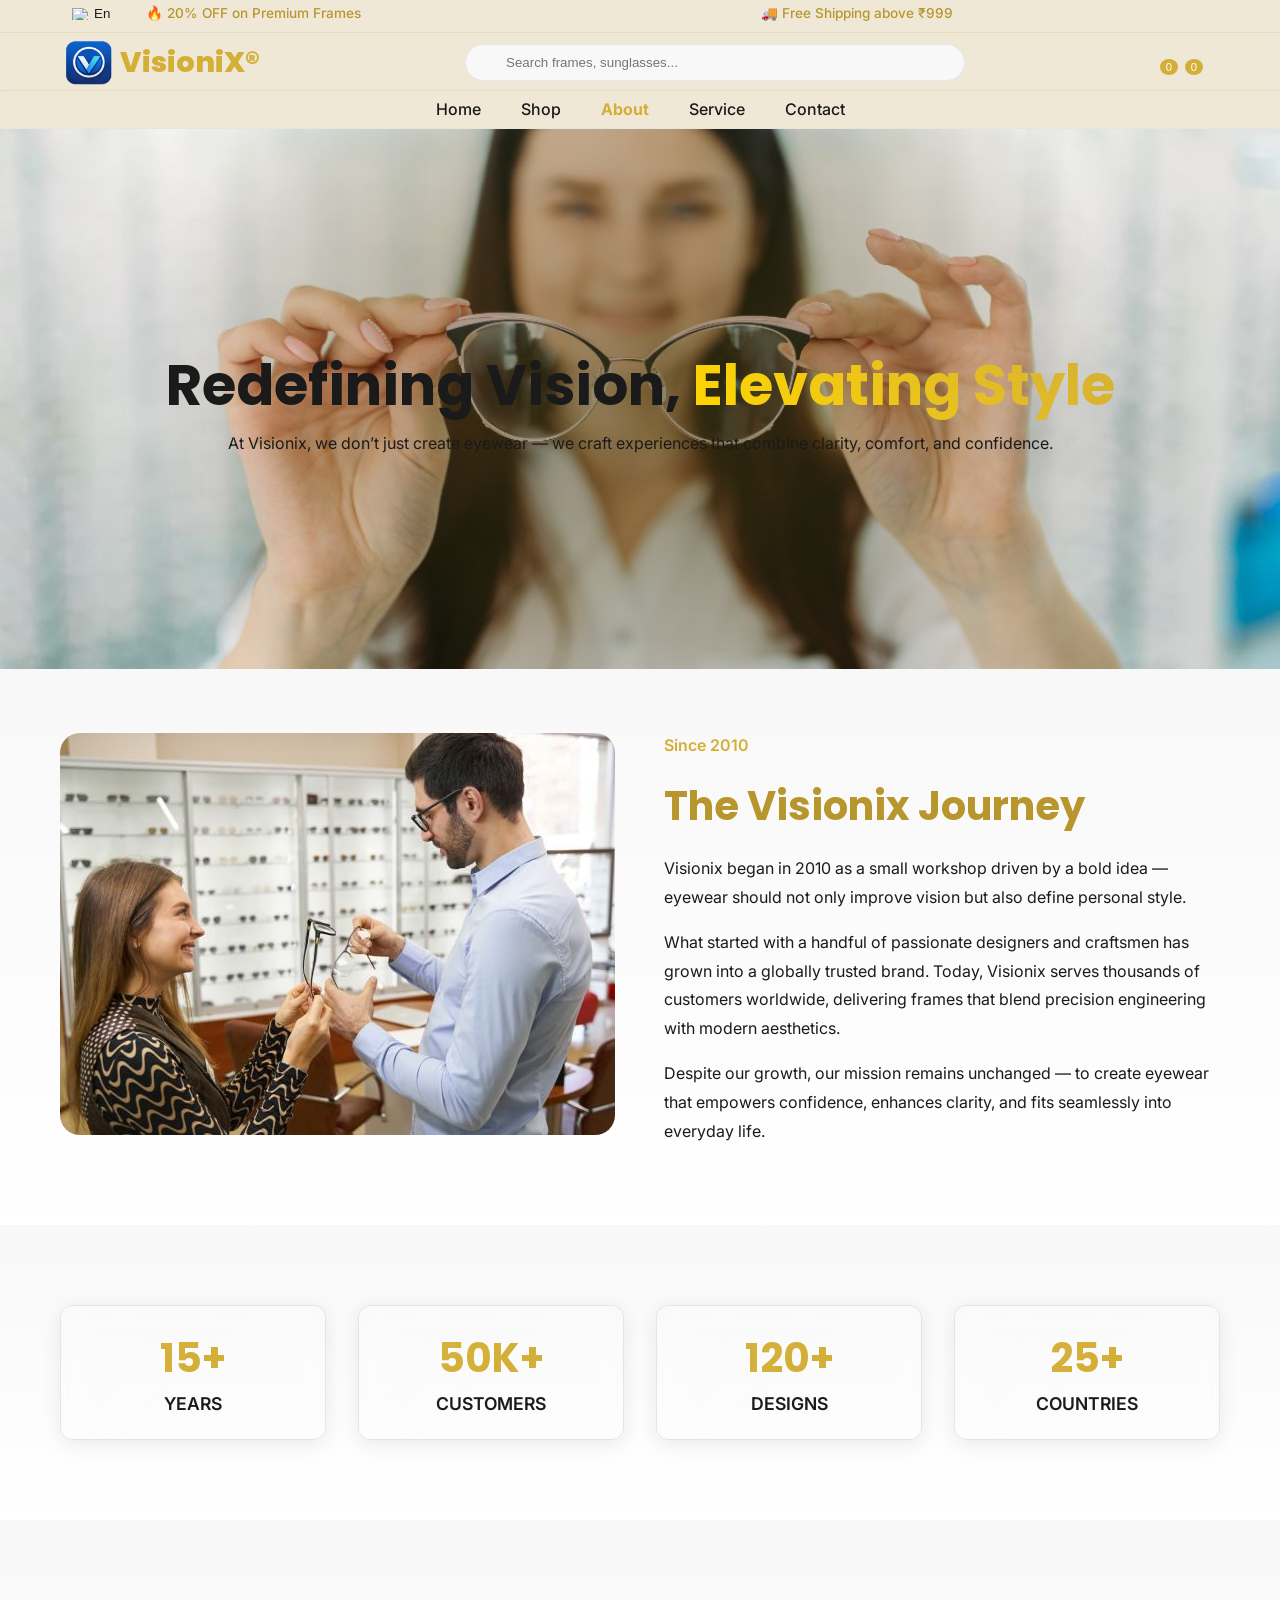
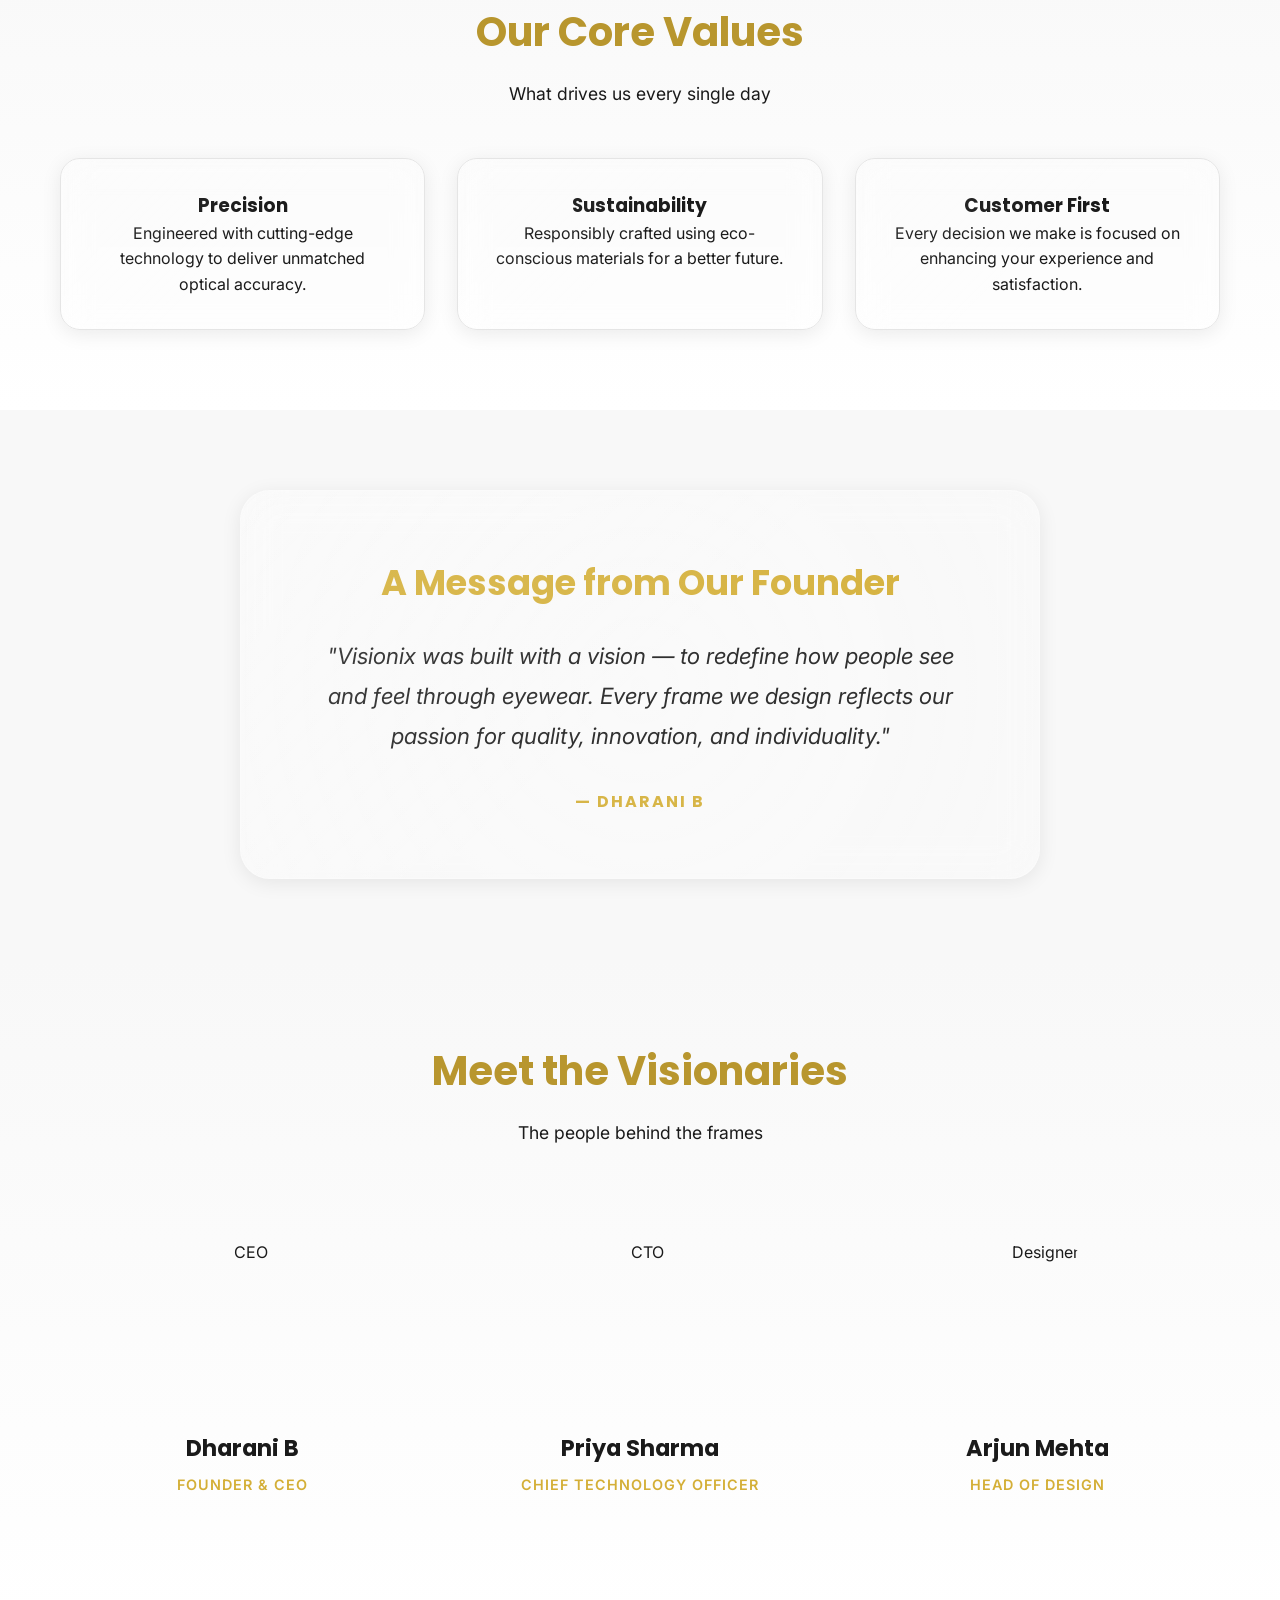
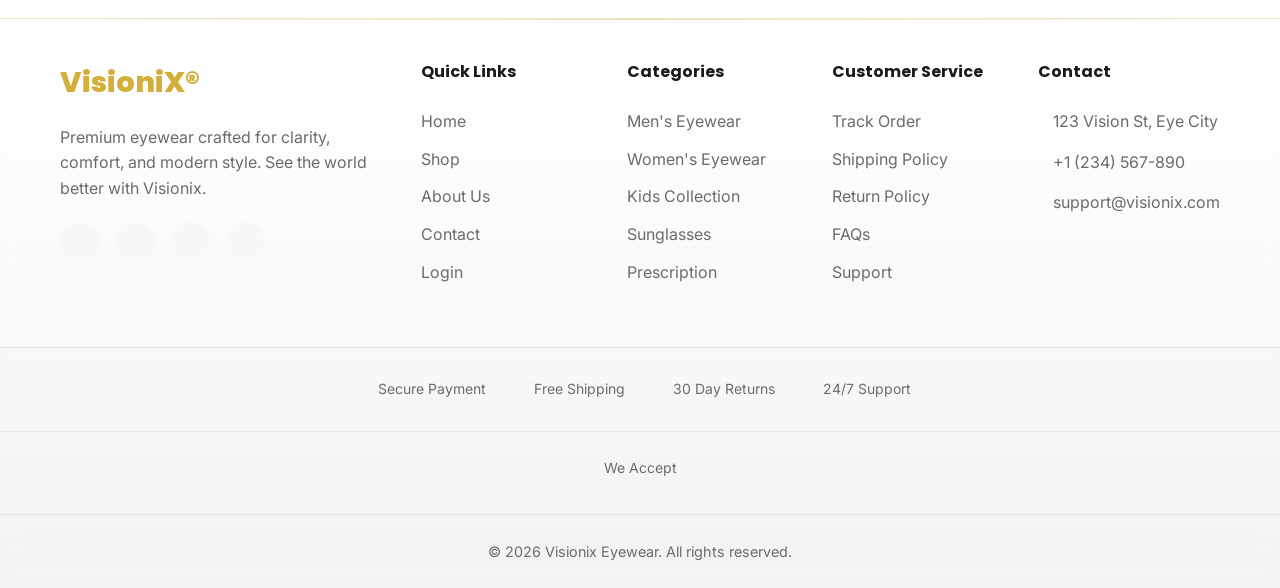
==== about.html @ 7644c204 "Project Added" ====
<!DOCTYPE html>
<html lang="en">

<head>
    <meta charset="UTF-8">
    <meta name="viewport" content="width=device-width, initial-scale=1.0">
    <title>About Us | Visionix Eyewear</title>

    <link rel="stylesheet" href="/styles/style.css">
    <link rel="stylesheet" href="/styles/home.css">
    <link rel="stylesheet" href="/styles/about.css">
    <link href="https://fonts.googleapis.com/css2?family=Poppins:wght@400;500;600;700&display=swap" rel="stylesheet">

    <link rel="preconnect" href="https://fonts.googleapis.com">
    <link rel="preconnect" href="https://fonts.gstatic.com" crossorigin>
    <link
        href="https://fonts.googleapis.com/css2?family=Inter:ital,opsz,wght@0,14..32,100..900;1,14..32,100..900&display=swap"
        rel="stylesheet">

    <link rel="stylesheet" href="https://cdn.jsdelivr.net/npm/swiper@12/swiper-bundle.min.css" />
    <link rel="stylesheet" href="https://cdnjs.cloudflare.com/ajax/libs/font-awesome/7.0.1/css/all.min.css"
        integrity="sha512-2SwdPD6INVrV/lHTZbO2nodKhrnDdJK9/kg2XD1r9uGqPo1cUbujc+IYdlYdEErWNu69gVcYgdxlmVmzTWnetw=="
        crossorigin="anonymous" referrerpolicy="no-referrer" />
</head>

<body>
    <div id="navbar" class="navbar-sticky"></div>


    <!-- About Hero -->
    <section class="about-hero">
        <div class="container">
            <div class="about-hero-content ">
                <h1>Redefining Vision, <span>Elevating Style</span></h1>
                <p>
                    At Visionix, we don’t just create eyewear — we craft experiences that combine
                    clarity, comfort, and confidence.
                </p>
            </div>
        </div>
    </section>

    <!-- Our Story -->
    <section class="our-story section">
        <div class="container grid-2">
            <div class="story-image">
                <img src="./images/heloo.jpg" alt="Craftsmanship" referrerPolicy="no-referrer">
            </div>
            <div class="story-text">
                <span class="subtitle">Since 2010</span>
                <h2>The Visionix Journey</h2>

                <p>
                    Visionix began in 2010 as a small workshop driven by a bold idea — eyewear
                    should not only improve vision but also define personal style.
                </p>

                <p>
                    What started with a handful of passionate designers and craftsmen has grown
                    into a globally trusted brand. Today, Visionix serves thousands of customers
                    worldwide, delivering frames that blend precision engineering with modern
                    aesthetics.
                </p>

                <p>
                    Despite our growth, our mission remains unchanged — to create eyewear that
                    empowers confidence, enhances clarity, and fits seamlessly into everyday life.
                </p>
            </div>
        </div>
    </section>

    <section class="status section">
        <div class="container status-grid">
            <div class="stat glass-ui">
                <h2>15+</h2>
                <p>Years</p>
            </div>
            <div class="stat glass-ui">
                <h2>50K+</h2>
                <p>Customers</p>
            </div>
            <div class="stat glass-ui">
                <h2>120+</h2>
                <p>Designs</p>
            </div>
            <div class="stat glass-ui">
                <h2>25+</h2>
                <p>Countries</p>
            </div>
        </div>
    </section>

    <!-- Values -->
    <section class="values section">
        <div class="container">
            <div class="section-header">
                <h2>Our Core Values</h2>
                <p>What drives us every single day</p>
            </div>
            <div class="values-grid">
                <div class="value-card glass-ui">
                    <i class="fas fa-microscope"></i>
                    <h3>Precision</h3>
                    <p>Engineered with cutting-edge technology to deliver unmatched optical accuracy.</p>
                </div>
                <div class="value-card glass-ui">
                    <i class="fas fa-leaf"></i>
                    <h3>Sustainability</h3>
                    <p>Responsibly crafted using eco-conscious materials for a better future.</p>
                </div>
                <div class="value-card glass-ui">
                    <i class="fas fa-heart"></i>
                    <h3>Customer First</h3>
                    <p>Every decision we make is focused on enhancing your experience and satisfaction.</p>
                </div>
            </div>
        </div>
    </section>

    <section class="founder section">
        <div class="container">
            <div class="glass-ui founder-box">
                <h2>A Message from Our Founder</h2>
                <p>
                    "Visionix was built with a vision — to redefine how people see and feel
                    through eyewear. Every frame we design reflects our passion for quality,
                    innovation, and individuality."
                </p>
                <h4>— Dharani B</h4>
            </div>
        </div>
    </section>

    <!-- Team -->
    <section class="team section">
        <div class="container">
            <div class="section-header">
                <h2>Meet the Visionaries</h2>
                <p>The people behind the frames</p>
            </div>
            <div class="team-grid">

                <div class="team-card">

                    <div class="image-wrapper">

                        <img src="https://i.pravatar.cc/300?u=ceo10" alt="CEO" referrerPolicy="no-referrer">

                        <div class="team-socials">
                            
                            <a href="#"><i class="fab fa-linkedin"></i></a>
                            <a href="#"><i class="fab fa-twitter"></i></a>
                            <a href="#"><i class="fas fa-envelope"></i></a>
                        </div>
                    </div>

                    <h3>Dharani B</h3>
                    <span>Founder & CEO</span>
                </div>

                <div class="team-card">
                    <div class="image-wrapper">
                        <img src="https://i.pravatar.cc/300?u=cto8" alt="CTO" referrerPolicy="no-referrer">
                        <div class="team-socials">
                            <a href="#"><i class="fab fa-linkedin"></i></a>
                            <a href="#"><i class="fab fa-twitter"></i></a>
                            <a href="#"><i class="fas fa-envelope"></i></a>
                        </div>
                    </div>

                    <h3>Priya Sharma</h3>
                    <span>Chief Technology Officer</span>
                </div>

                <div class="team-card">
                    <div class="image-wrapper">
                        <img src="https://i.pravatar.cc/300?u=design13" alt="Designer" referrerPolicy="no-referrer">
                        <div class="team-socials">
                            <a href="#"><i class="fab fa-linkedin"></i></a>
                            <a href="#"><i class="fab fa-twitter"></i></a>
                            <a href="#"><i class="fas fa-envelope"></i></a>
                        </div>
                    </div>

                    <h3>Arjun Mehta</h3>
                    <span>Head of Design</span>
                </div>
            </div>
        </div>
    </section>

    <!-- Footer -->
    <footer class="footer">

        <div class="container footer-grid">

            <!-- Brand -->
            <div class="footer-brand">
                <a href="index.html" class="logo"> VisioniX<span>&reg;</span></a>

                <p>
                    Premium eyewear crafted for clarity, comfort, and modern style.
                    See the world better with Visionix.
                </p>

                <div class="social-links">
                    <a href="#" title="Facebook"><i class="fab fa-facebook-f"></i></a>
                    <a href="#" title="Instagram"><i class="fab fa-instagram"></i></a>
                    <a href="#" title="Twitter"><i class="fab fa-twitter"></i></a>
                    <a href="#" title="LinkedIn"><i class="fab fa-linkedin-in"></i></a>
                </div>

            </div>


            <!-- Quick Links -->
            <div class="footer-links">
                <h4>Quick Links</h4>
                <ul>
                    <li><a href="index.html">Home</a></li>
                    <li><a href="shop.html">Shop</a></li>
                    <li><a href="about.html">About Us</a></li>
                    <li><a href="contact.html">Contact</a></li>
                    <li><a href="login.html">Login</a></li>
                </ul>
            </div>


            <!-- Categories -->
            <div class="footer-links">
                <h4>Categories</h4>
                <ul>
                    <li><a href="shop.html?cat=men">Men's Eyewear</a></li>
                    <li><a href="shop.html?cat=women">Women's Eyewear</a></li>
                    <li><a href="shop.html?cat=kids">Kids Collection</a></li>
                    <li><a href="shop.html?cat=sunglasses">Sunglasses</a></li>
                    <li><a href="shop.html?cat=prescription">Prescription</a></li>
                </ul>
            </div>


            <!-- Customer Service -->
            <div class="footer-links">
                <h4>Customer Service</h4>
                <ul>
                    <li><a href="#">Track Order</a></li>
                    <li><a href="service.html">Shipping Policy</a></li>
                    <li><a href="service.html">Return Policy</a></li>
                    <li><a href="#">FAQs</a></li>
                    <li><a href="service.html">Support</a></li>
                </ul>
            </div>


            <!-- Contact -->
            <div class="footer-contact">
                <h4>Contact</h4>

                <ul>
                    <li><i class="fas fa-map-marker-alt"></i> 123 Vision St, Eye City</li>
                    <li><i class="fas fa-phone"></i> <a href="tel:+1234567890">+1 (234) 567-890</a></li>
                    <li><i class="fas fa-envelope"></i> <a href="mailto:support@visionix.com">support@visionix.com</a>
                    </li>
                </ul>

            </div>

        </div>

        <!-- Trust Badges -->
        <div class="trust-badges">

            <div class="badge-item">
                <i class="fa-solid fa-shield-halved"></i>
                <span>Secure Payment</span>
            </div>

            <div class="badge-item">
                <i class="fa-solid fa-truck-fast"></i>
                <span>Free Shipping</span>
            </div>

            <div class="badge-item">
                <i class="fa-solid fa-rotate-left"></i>
                <span>30 Day Returns</span>
            </div>

            <div class="badge-item">
                <i class="fa-solid fa-headset"></i>
                <span>24/7 Support</span>
            </div>

        </div>



        <!-- Payment Icons -->
        <div class="payment-icons">

            <span>We Accept</span>

            <div class="payment-list">

                <i class="fa-brands fa-cc-visa"></i>
                <i class="fa-brands fa-cc-mastercard"></i>
                <i class="fa-brands fa-cc-paypal"></i>
                <i class="fa-brands fa-cc-apple-pay"></i>
                <i class="fa-brands fa-cc-amazon-pay"></i>

            </div>

        </div>



        <!-- Copyright -->
        <div class="footer-bottom">
            <div class="container">
                <p>© 2026 Visionix Eyewear. All rights reserved.</p>
            </div>
        </div>

    </footer>




    <script src="/scripts/navfooter.js"></script>
    <script src="/scripts/auth.js"></script>

    <script src="https://cdn.jsdelivr.net/npm/swiper@12/swiper-bundle.min.js"></script>
    <script src="./scripts/home.js"></script>

    <script src="https://cdnjs.cloudflare.com/ajax/libs/gsap/3.12.5/gsap.min.js"></script>
    <script src="https://cdnjs.cloudflare.com/ajax/libs/gsap/3.12.5/ScrollTrigger.min.js"></script>

    <script src="./scripts/about.js"></script>

</body>

</html>
---- styles/style.css ----
:root {
    --primary: #D4AF37;
    --primary-hover: #B8962E;
    --accent: #FFD700;

    --bg: #F8F8F8;  
    --card: #FFFFFF;
    --dark-bg: #111111;

    --text: #1A1A1A;
    --text-muted: #6B6B6B;

    --border: #E5E5E5;
    --white: #FFFFFF;

    --shadow: 0 4px 20px rgba(0, 0, 0, 0.08);
    --transition: all 0.3s ease;
}

.dark {
    --primary: #D4AF37;
    --primary-hover: #B8860B;
    --accent: #FFD700;

    --bg: #000000;
    --card: #121212;
    --dark-bg: #000000;

    --text: #FFFFFF;
    --text-muted: #A0A0A0;

    --border: #2A2A2A;
    --white: #FFFFFF;

    --shadow: 0 4px 20px rgba(0, 0, 0, 0.6);
}

* {
    margin: 0;
    padding: 0;
    box-sizing: border-box;
}

body {
    font-family: 'Inter', sans-serif;
    background-color: var(--bg);
    color: var(--text);
    line-height: 1.6;
    transition: var(--transition);
}

h1,
h2,
h3,
h4,
h5,
h6 {
    font-family: 'Poppins', sans-serif;
    font-weight: 700;
    color: var(--text);
}

a {
    text-decoration: none;
    color: inherit;
    transition: var(--transition);
}

ul {
    list-style: none;
}

img {
    max-width: 100%;
    display: block;
}

.hrs {
    border-top: 1px solid var(--primary);
    opacity: 0.2;
    margin: 5px auto;
}

.container {
    max-width: 1200px;
    margin: 0 auto;
    padding: 0 20px;
}

.section {
    padding: 80px 0;
}

.section-header {
    text-align: center;
    margin-bottom: 50px;
}

.section-header h2 {
    font-size: 2.5rem;
    margin-bottom: 10px;
}

.section-header p {
    color: var(--text-muted);
}

.section-header a {
    color: var(--primary-hover);
    transition: var(--transition);
    display: flex;
    justify-content: center;
    align-items: center;
    gap: 10px;
}

.section-header a i {
    font-size: 1.4rem;
    transition: var(--transition);
}

.section-header a:hover {
    transform: translateY(-3px);
    color: var(--accent);
}

.navbuttom {
    padding: 0 10vw 5px;
    display: flex;
    justify-content: center;


}


#language {
    border: 1px solid var(--border);
    padding: 6px 10px;
    border-radius: 6px;
    background: var(--bg);
    color: var(--text);
}


/* Navbar */
.navbar {
    width: 100%;
    background-color: transparent;
    height: auto;
    display: flex;
    flex-direction: column;
    align-items: center;
    transition: var(--transition);
}

.navbar-sticky {
    position: -webkit-sticky;
    position: sticky;
    top: 0;
    z-index: 1000;
    width: 100%;
    backdrop-filter: blur(12px);
    -webkit-backdrop-filter: blur(12px);
    background-color: rgba(184, 135, 11, 0.137);
    border-bottom: 1px solid var(--border);
    transition: var(--transition);

}

.dropdown-content,
.lang-menu {
    background-color: rgba(255, 255, 255, 0.9) !important;
    backdrop-filter: blur(10px);
    -webkit-backdrop-filter: blur(10px);
}

.dark .dropdown-content,
.dark .lang-menu {
    background-color: rgba(18, 18, 18, 0.9) !important;
}



.nav-container {
    display: flex;
    justify-content: space-between;
    align-items: center;
    width: 100%;
    gap: 20px
}


/* Offer ticker */

.offer-bar {
    flex: 1;
    overflow: hidden;
    white-space: nowrap;
    font-size: 0.85rem;
    color: var(--primary-hover);
    position: relative;
}

.offer-track {
    display: flex;
    gap: 200px;
    animation: navbarTicker 38s linear infinite;
}

.offer-track span {
    margin-right: 200px;
    font-weight: 500;
    align-items: center;
}

/* animation */

@keyframes navbarTicker {

    0% {
        transform: translateX(0);
    }

    100% {
        transform: translateX(-200%);
    }

}

.offer-bar:hover .offer-track {
    animation-play-state: paused;
}

@media (max-width:768px) {

    .offer-bar {
        display: none;
    }

}


.logo {
    font-size: 1.8rem;
    font-weight: 800;
    font-family: 'Poppins', sans-serif;
    color: var(--primary);
    display: flex;
    align-items: center;

}

.logo img {
    width: 60px;
}

.logo span {
    color: var(--primary);
}

.nav-links {
    display: flex;
    gap: 40px;
}

.nav-links a {
    font-weight: 500;
    color: var(--text);
    position: relative;
}

.nav-links a::after {
    content: "";
    position: absolute;
    left: 0;
    bottom: -5px;
    width: 0%;
    height: 2px;
    background: var(--primary);
    transition: 0.3s;
}

.nav-links a:hover::after {
    width: 100%;
}

.nav-links a:hover,
.nav-links a.active {
    color: var(--primary);
}

.nav-links a.active {
    font-weight: bolder !important;
}

.nav-search {
    position: relative;
    width: 100%;
    max-width: 500px;
}

.nav-search input {
    width: 100%;
    padding: 10px 15px 10px 40px;
    border-radius: 50px;
    border: 1px solid var(--border);
    background-color: var(--bg);
    color: var(--text);
    outline: none;
}

.nav-search i {
    position: absolute;
    left: 15px;
    top: 50%;
    transform: translateY(-50%);
    color: var(--text-muted);
}

.nav-actions {
    display: flex;
    align-items: center;
    gap: 25px;
}

.mobile-menu-btn {
    display: none;
    border: none;
    background: transparent;
    color: var(--text);
    font-size: 1.2rem;
}

.nav-btn {
    background: none;
    border: none;
    font-size: 1.2rem;
    color: var(--text);
    cursor: pointer;
    position: relative;
    transition: var(--transition);
}

.nav-btn:hover {
    color: var(--primary);
}

.badge {
    position: absolute;
    top: -8px;
    right: -8px;
    background-color: var(--primary);
    color: white;
    font-size: 0.7rem;
    padding: 2px 6px;
    border-radius: 50%;
}

/* Language change */
.language-dropdown {
    position: relative;
}

.lang-btn {
    display: flex;
    align-items: center;
    gap: 4px;
    padding: 6px 12px;

    border: none;

    background: transparent;
    color: var(--text);
    border-radius: 6px;
    cursor: pointer;
}

.lang-btn img {
    width: 18px;
    height: 12px;
}

.lang-menu {
    position: absolute;
    top: 30px;
    left: 0;
    background: transparent;
    backdrop-filter: blur(5px);
    border: 1px solid var(--border);
    border-radius: 8px;
    width: 100px;
    display: none;
    box-shadow: var(--shadow);
    z-index: 1000;
}

.lang-menu li {
    padding: 8px 12px;
    display: flex;
    align-items: center;
    gap: 10px;
    cursor: pointer;
}

.lang-menu li img {
    width: 18px;
}

.lang-menu li:hover {
    background: var(--bg);
}

.lang-menu.show {
    display: block;
}



/* Dropdowns */
.dropdown {
    position: relative;
}

.dropdown-content {
    position: absolute;
    top: 50px;
    right: 0;
    background-color: var(--card);
    min-width: 250px;
    box-shadow: var(--shadow);
    border-radius: 12px;
    padding: 15px;
    display: none;
    z-index: 1001;
    border: 1px solid var(--border);
}

.dropdown-content.show {
    display: block;
}

.cart-dropdown {
    width: 320px;
}

.empty-msg {
    text-align: center;
    color: var(--text-muted);
    padding: 20px 0;
}

/* Buttons */
.btn {
    display: inline-block;
    padding: 12px 28px;
    border-radius: 8px;
    font-weight: 600;
    cursor: pointer;
    transition: var(--transition);
    border: none;
    text-align: center;
}

.btn-primary {
    background-color: var(--primary);
    color: white;
}

.btn-primary:hover {
    background-color: var(--primary-hover);
}

.btn-accent {
    background-color: var(--accent);
    color: white;
}

.btn-outline {
    background-color: transparent;
    border: 2px solid var(--primary);
    color: var(--primary);
}

.btn-outline:hover {
    background-color: var(--primary);
    color: white;
}

.btn-block {
    display: block;
    width: 100%;
}

.glass-ui {
    background: rgba(255, 255, 255, 0.4); 
    backdrop-filter: blur(15px);
    -webkit-backdrop-filter: blur(15px);
    
    border: 1px solid var(--border);
    box-shadow: var(--shadow);
    
    border-radius: 20px;
    position: relative;
    overflow: hidden;
    transition: border 0.3s ease, background 0.3s ease;
}

.dark .glass-ui {
    background: rgba(18, 18, 18, 0.5);
    border: 1px solid rgba(255, 255, 255, 0.1); 
}

.glass-ui:hover {
    background: rgba(255, 255, 255, 0.5);
    border-color: var(--primary); 
}

.dark .glass-ui:hover {
    background: rgba(212, 175, 55, 0.05);
    border-color: var(--primary);
}

.glass-ui::after {
    content: "";
    position: absolute;
    top: 0;
    left: 0;
    right: 0;
    height: 100%;
    background: linear-gradient(135deg, rgba(255,255,255,0.1) 0%, transparent 50%);
    pointer-events: none;
}

/* Footer */
.footer {
    background: linear-gradient(180deg,
            var(--card) 0%,
            rgba(0, 0, 0, 0.02) 100%);

    backdrop-filter: blur(10px);

    border-top: 1px solid rgba(212, 175, 55, 0.2);

    position: relative;
    padding-top: 40px;
}

.footer::before {

    content: "";

    position: absolute;

    top: 0;
    left: 0;

    width: 100%;
    height: 1px;

    background: linear-gradient(90deg,
            transparent,
            var(--primary),
            transparent);

    opacity: .4;

}

.footer-grid {
    display: grid;
    grid-template-columns:2fr repeat(4,1fr);
    gap: 50px;
    margin-bottom: 50px;
}

.footer-brand p {
    margin: 20px 0;
    color: var(--text-muted);
}

.social-links {
    display: flex;
    gap: 15px;
}

.social-links a {
    width: 40px;
    height: 40px;
    background-color: var(--bg);
    border-radius: 50%;
    display: flex;
    align-items: center;
    justify-content: center;
    color: var(--text);
}

.social-links a:hover {
    background-color: var(--primary);
    color: white;
}

.footer-links h4,
.footer-contact h4 {
    margin-bottom: 25px;
}

.footer-links ul li {
    margin-bottom: 12px;
}

.footer-links ul li a {
    color: var(--text-muted);
    transition:all .3s ease;
}

.footer-links ul li a:hover {
    color: var(--primary);
    padding-left: 5px;
}

.footer-contact ul li {
    display: flex;
    gap: 15px;
    margin-bottom: 15px;
    color: var(--text-muted);
    align-items: center;
}

.footer-contact ul li i {
    color: var(--primary);
}

.footer-bottom {
    padding: 25px 0;
    border-top: 1px solid var(--border);
    text-align: center;
    color: var(--text-muted);
    font-size: 0.9rem;
}

/* TRUST BADGES */

.trust-badges {

    display: flex;
    justify-content: center;
    gap: 40px;

    padding: 30px 0;

    border-top: 1px solid var(--border);
    border-bottom: 1px solid var(--border);

    margin-top: 30px;

    flex-wrap: wrap;

}

.badge-item {

    display: flex;
    align-items: center;
    gap: 8px;

    color: var(--text-muted);

    font-size: 14px;

}

.badge-item i {

    color: var(--primary);
    font-size: 18px;

}



/* PAYMENT ICONS */

.payment-icons {

    text-align: center;

    padding: 25px 0;

}

.payment-icons span {

    display: block;

    margin-bottom: 10px;

    color: var(--text-muted);

    font-size: 14px;

}

.payment-list {

    display: flex;

    justify-content: center;

    gap: 20px;

    font-size: 32px;

    color: var(--text-muted);

}

.payment-list i{

transition:all .3s ease;

}

.payment-list i:hover{

color:var(--primary);

transform:translateY(-4px) scale(1.05);

text-shadow:0 0 10px rgba(212,175,55,0.4);

}

/* Cart & Wishlist Mini Items */
.cart-item-mini {
    display: flex;
    align-items: center;
    gap: 15px;
    padding: 10px 0;
    border-bottom: 1px solid var(--border);
}

.cart-item-mini:last-child {
    border-bottom: none;
}

.cart-item-mini img {
    width: 50px;
    height: 50px;
    object-fit: contain;
    background: #1a1a1a;
    border-radius: 8px;
    padding: 5px;
}

.item-info {
    flex: 1;
}

.item-info h4 {
    font-size: 0.9rem;
    margin-bottom: 2px;
}

.item-info p {
    font-size: 0.8rem;
    color: var(--text-muted);
}

.remove-item {
    background: none;
    border: none;
    color: #EF4444;
    cursor: pointer;
    font-size: 0.9rem;
    padding: 5px;
    transition: var(--transition);
}

.remove-item:hover {
    transform: scale(1.2);
}

.cart-footer {
    margin-top: 15px;
    padding-top: 15px;
    border-top: 1px solid var(--border);
}

.cart-total {
    display: flex;
    justify-content: space-between;
    margin-bottom: 15px;
    font-weight: 700;
}

/* Quantity Controls in Cart */
.qty-controls {
    display: flex;
    align-items: center;
    gap: 10px;
    margin-top: 5px;
}

.qty-btn {
    width: 20px;
    height: 20px;
    border-radius: 4px;
    border: 1px solid var(--border);
    background: var(--bg);
    color: var(--accent);
    display: flex;
    align-items: center;
    justify-content: center;
    font-size: 0.7rem;
    cursor: pointer;
}

/* profile controls */
.profile-dropdown {
    gap: 12px;
}

/* Auth Links */

.auth-links {
    display: flex;
    flex-direction: column;
    gap: 12px;
}

.auth-links a {
    display: flex;
    align-items: center;
    gap: 10px;

    padding: 10px 12px;
    border-radius: 8px;

    font-size: 14px;
    color: var(--text);

    transition: var(--transition);
}

.auth-links a:hover {
    background: var(--bg);
    color: var(--primary);
}


/* User Info */

.user-info {
    display: flex;
    align-items: center;
    justify-content: space-between;
    gap: 4px;
    margin-bottom: 6px;
}

.user-info p {
    font-size: 15px;
    font-weight: 600;
}

/* Role Badge */

.badge-role {
    font-size: 11px;
    background: var(--primary);
    color: white;

    padding: 3px 8px;
    border-radius: 20px;
    width: fit-content;
}


/* User Links */

#user-links a {
    display: flex;
    align-items: center;
    gap: 10px;

    padding: 10px 12px;
    border-radius: 8px;

    font-size: 14px;
    color: var(--text);

    transition: var(--transition);
}

#user-links a:hover {
    background: var(--bg);
    color: var(--primary);
}


/* Logout Highlight */

#logout-btn {
    color: #EF4444;
}

#logout-btn:hover {
    background: rgba(239, 68, 68, 0.08);
}


/* Divider */

.profile-dropdown hr {
    border: none;
    border-top: 1px solid var(--border);
}

.dropdown-content {
    animation: dropdownFade 0.25s ease;
}

@keyframes dropdownFade {
    from {
        opacity: 0;
        transform: translateY(8px);
    }

    to {
        opacity: 1;
        transform: translateY(0);
    }
}

/* Modal Styles */
.modal {
    display: none;
    position: fixed;
    z-index: 2000;
    left: 0;
    top: 0;
    inset: 0;
    width: 100%;
    height: 100%;
    background: rgba(0, 0, 0, 0.5);
    backdrop-filter: blur(5px);
    justify-content: center;
    align-items: center;
}

.modal.show {
    display: flex;
}

.modal-content {
    background: var(--card);

    padding: 30px;
    border-radius: 20px;
    width: 500px;
    max-width: 90%;
    box-shadow: var(--shadow);
    border: 1px solid var(--border);
    position: relative;
    animation: modalFade 0.25s ease;
}

@keyframes modalFade {

    from {
        opacity: 0;
        transform: translateY(-20px);
    }

    to {
        opacity: 1;
        transform: translateY(0);
    }

}

.close-modal {
    position: absolute;
    top: 20px;
    right: 20px;
    font-size: 1.5rem;
    text-align: left;
    cursor: pointer;
    color: var(--text-muted);
    transition: var(--transition);
}

.close-modal:hover {

    color: #EF4444;
    transform: scale(1.1);

}

/* Modal Title */

.modal-content h3 {

    margin-bottom: 20px;
    font-size: 1.4rem;

}


/* Form Layout */

.modal-content .form-group {

    margin-bottom: 16px;

}

.modal-content label {

    display: block;
    font-weight: 500;
    margin-bottom: 6px;

}

.modal-content input,
.modal-content select {

    width: 100%;
    padding: 10px 12px;

    border-radius: 8px;
    border: 1px solid var(--border);

    background: var(--bg);
    color: var(--text);

}

/* OUT OF STOCK PRODUCT */
.product-img {
    position: relative;
    display: block;
}

.product-card.out-of-stock {
    position: relative;
}

.product-card.out-of-stock img {
    filter: grayscale(100%) brightness(0.7);
}

.product-card.out-of-stock .add-cart-btn {
    background: #777;
    pointer-events: none;
}

.product-card.out-of-stock .product-img::before {
    content: "OUT OF STOCK";
    position: absolute;
    top: 50%;
    left: 50%;
    transform: translate(-50%, -50%);
    color: var(--text);
    backdrop-filter: blur(2px);
    font-size: 18px;
    font-weight: 700;
    letter-spacing: 2px;
    z-index: 10;
}

.product-card.out-of-stock::after {
    content: "";
    position: absolute;
    inset: 0;
    background: rgba(0, 0, 0, 0.25);
    border-radius: 12px;
}

.dark .product-card.out-of-stock::after {
    background: rgba(255, 255, 255, 0.08);
}

.product-card.out-of-stock:hover img {
    filter: grayscale(100%) brightness(0.6);
}

.product-card.out-of-stock {
    pointer-events: auto;
}


/* Mobile */

@media (max-width:600px) {

    .modal-content {
        padding: 24px;
        width: 95%;
    }

}

/* Utility Classes */
.hidden {
    display: none !important;
}

.mt-10 {
    margin-top: 10px;
}

.mt-20 {
    margin-top: 20px;
}

.mt-30 {
    margin-top: 30px;
}

.mt-40 {
    margin-top: 40px;
}

.flex {
    display: flex;
    justify-content: space-between;
    align-items: center;
}

.gap-10 {
    gap: 10px;
}

.gap-20 {
    gap: 20px;
}

/* Responsive */
@media (max-width: 992px) {
    .hero-grid {
        grid-template-columns: 1fr;
        text-align: center;
    }

    .mobile-menu-btn {
        display: none;
    }

    .nav-search {
        width: 50%;
    }

    .hero h1 {
        font-size: 3rem;
    }

    .hero p {
        margin: 0 auto 40px;
    }

    .hero-btns {
        justify-content: center;
    }

    .footer-grid {
        grid-template-columns: 2fr 1fr 1fr;
    }

    .stats-grid {
        grid-template-columns: 1fr 1fr;
    }
}

@media (max-width: 768px) {
    .nav-links {
        display: none;
        position: absolute;
        top: 80px;
        left: 0;
        width: 100%;
        background: var(--card);
        flex-direction: column;
        padding: 20px;
        box-shadow: var(--shadow);
        border-top: 1px solid var(--border);
        gap: 15px;
    }

    .nav-links.active {
        display: flex;
    }

    .nav-search {
        display: none;
    }

    .mobile-menu-btn {
        display: block;
    }

    .banner-content {
        flex-direction: column;
        text-align: center;
    }

    .banner-icon {
        display: none;
    }

    .footer-grid {
        grid-template-columns: 1fr;
    }
}

@media (max-width: 550px) {
    .nav-actions {
        gap: 10px;
    }
}
---- styles/home.css ----
/* Hero Section */
.heroSwiper {
    height: 80vh;
}

.hero-slide {
    height: 100%;
    padding: 20px 0;
    background-size: cover;
    background-position: center;
    display: flex;
    align-items: center;
    position: relative;
}

.hero-bg-1 {
    background-image: url("https://images.unsplash.com/photo-1572635196237-14b3f281503f?auto=format&fit=crop&q=80&w=1600");
}

.hero-bg-2 {
    background-image: url("https://images.unsplash.com/photo-1511499767150-a48a237f0083?auto=format&fit=crop&q=80&w=1600");
}

.hero-bg-3 {
    background-image: url(../images/hero2.jpg);
}

/* overlay */

.hero-slide::before {
    content: "";
    position: absolute;
    inset: 0;
    background: linear-gradient(
        90deg,
        rgba(0, 0, 0, 0.75) 0%,
        rgba(0, 0, 0, 0.4) 40%,
        rgba(0, 0, 0, 0.1) 100%
    );
    z-index:1;
    pointer-events:none;
    
}



.hero-subtitle {

    font-weight: 600;
    text-transform: uppercase;
    letter-spacing: 2px;
    display: block;
    margin-bottom: 20px;
    font-size: 0.9rem;
    color: var(--accent);
}

.hero-content {
    position: relative;
    z-index: 2;
    max-width: 550px;
    margin-left: 10%;
    color: white;
}

.hero-content h1 {
    font-size: 3.2rem;
    margin-bottom: 15px;
}

.hero-content span {
    color: var(--primary);
}


.hero-btns {
    margin-top: 20px;
    display: flex;
    gap: 15px;
}

.swiper-button-prev.swiper-color,
.swiper-button-next.swiper-color {
    color: var(--accent) !important;
    opacity: 0.2;
    transition: all 0.4s ease;
}

.swiper-button-prev.swiper-color:hover,
.swiper-button-next.swiper-color:hover {
    opacity: 1;
}

.swiper-pagination {
    opacity: 0.4;
}


/* text animation */

.swiper-slide-active .hero-content {
    animation: fadeUp 1.2s ease;
}

@keyframes fadeUp {

    from {
        opacity: 0;
        transform: translateY(40px);
    }

    to {
        opacity: 1;
        transform: translateY(0);
    }

}

.glass-card {
    background: rgba(20, 20, 20, 0.6);
    backdrop-filter: blur(10px);
    border: 1px solid rgba(212, 175, 55, 0.2);
    border-radius: 24px;
    padding: 20px;
    box-shadow: 0 25px 50px -12px rgba(0, 0, 0, 0.5);
}

.hero-image img {
    border-radius: 16px;
    width: 100%;
}

@media (max-width: 992px) {

    .heroSwiper {
        height: 70vh;
    }

    .hero-slide {
        height: 70vh;
    }

    .hero-content {
        max-width: 450px;
        margin-left: 14%;
        margin-top: 20px;
    }

    .hero-content h1 {
        font-size: 2.4rem;
    }

    .hero-content p {
        font-size: 0.95rem;
    }

    .hero-btns {
        gap: 12px;
        justify-content: left;
    }

}

@media (max-width: 768px) {

    .heroSwiper {
        height: 60vh;
    }

    .hero-slide {
        height: 60vh;
        justify-content: center;
        text-align: center;
    }

    .hero-content {
        margin-left: 0;
        padding: 0 20px;
        max-width: 100%;
    }

    .hero-content h1 {
        font-size: 1.9rem;
        line-height: 1.3;
    }

    .hero-content p {
        font-size: 0.9rem;
    }

    .hero-btns {
        flex-direction: column;
        align-items: center;
        gap: 10px;
    }

    .hero-btns .btn {
        max-width: 200px;
        padding: 6px 14px;
    }

}

@media (max-width: 480px) {

    .heroSwiper {
        height: 45vh;
    }

    .hero-slide {
        background-position: center right;
    }

    .hero-content h1 {
        font-size: 1.3rem;
    }

    .hero-content p {
        font-size: 0.78rem;
        width: 70%;
        margin: 0 auto;
        text-align: center;
    }

    .hero-subtitle {
        font-size: 0.69rem;
    }

    .hero-btns .btn {
        max-width: 200px;
        padding: 4px 10px;
        font-size: 0.89rem;
    }

}

/* service section */

.service-section {
    background: radial-gradient(circle at center,
            rgba(212, 175, 55, 0.39),
            transparent 70%);
    position: relative;
    width: 100%;
    height: auto;
    padding: 30px;
}

.glass-service-grid {
    display: grid;
    grid-template-columns: repeat(4, 1fr);
    gap: 30px;

}

.glassCard {
    background: rgba(255, 255, 255, 0.04);
    border: 1px solid rgba(255, 255, 255, 0.08);
    backdrop-filter: blur(12px);
    padding: 35px 25px;
    text-align: center;
    border-radius: 14px;
    transition: all 0.35s ease;
    position: relative;
    overflow: hidden;
}

.glassCard i {
    font-size: 34px;
    color: var(--primary);
    margin-bottom: 15px;
    transition: all 0.4s ease;
}

.glassCard h3 {
    font-size: 18px;
    margin-bottom: 8px;
}

.glassCard p {
    font-size: 14px;
    color: var(--text-muted);
}

/* floating hover */
.glassCard:hover {
    transform: translateY(-10px) scale(1.02);
    border-color: var(--primary);
    box-shadow: 0 20px 50px rgba(212, 175, 55, 0.25);
}

/* icon glow */
.glassCard:hover i {
    color: var(--accent);
    transform: rotateY(360deg) scale(1.2);
    text-shadow: 0 0 10px rgba(212, 175, 55, 0.7);
}


@media (max-width: 992px) {
    .glass-service-grid {
        grid-template-columns: repeat(3, 1fr);
    }

}

@media (max-width: 768px) {
    .glass-service-grid {
        grid-template-columns: repeat(2, 1fr);
    }
}

@media (max-width: 480px) {
    .glass-service-grid {
        grid-template-columns: 1fr;
    }
}

/* Category Grid */
.category-grid {
    display: grid;
    grid-template-columns: repeat(auto-fit, minmax(200px, 1fr));
    gap: 25px;
}

.category-card {
    position: relative;
    height: 300px;
    border-radius: 16px;
    overflow: hidden;
}

.category-card img {
    width: 100%;
    height: 100%;
    object-fit: cover;
    transition: var(--transition);
}

.category-card:hover img {
    transform:scale(1.12);
    filter:brightness(0.9);
}

.product-card,
.category-card,
.glassCard,
.review-card{
will-change: transform;
}

.category-info {
    position: absolute;
    bottom: 0;
    left: 0;
    width: 100%;
    padding: 30px;
    background: linear-gradient(transparent, rgba(0, 0, 0, 0.7));
    color: white;
}

.category-info h3 {
    color: white;
    font-size: 1.5rem;
}

.category-card::after {
    content: "";
    position: absolute;
    inset: 0;
    background: rgba(212, 175, 55, 0.2);
    opacity: 0;
    transition: 0.3s;
}

.category-card:hover::after {
    opacity: 1;
}

@media (max-width:992px) {

    .category-grid {
        grid-template-columns: repeat(2, 1fr);
    }

}

@media (max-width:768px) {

    .category-grid {
        grid-template-columns: 1fr;
    }

}

@media (max-width:480px) {
    .section-header h2 {
        font-size: 1.9rem;
    }

    .section-header p {
        font-size: small;
    }

    .flex {
        flex-direction: column;
    }


}

/* Product Cards */
.product-grid {
    display: grid;
    grid-template-columns: repeat(auto-fill, minmax(280px, 1fr));
    gap: 30px;
}

.product-card {
    background-color: var(--card);
    border-radius: 16px;
    padding: 20px;
    box-shadow: var(--shadow);
    border: 1px solid var(--border);
    position: relative;
    transition: var(--transition);
}

.product-card:hover {
    transform: translateY(-10px);
    box-shadow: 0 20px 25px -5px rgba(0, 0, 0, 0.1);
}

.product-badge {
    position: absolute;
    top: 10px;
    left: -20px;
    background-color: var(--accent);
    color: white;
    text-align: center;
    padding: 4px 12px;
    border-radius: 50px;
    font-size: 0.8rem;
    font-weight: 600;
    z-index: 1;
    transform: rotate(-45deg);
}

.product-wishlist {
    position: absolute;
    top: 65px;
    right: 25px;
    width: 35px;
    height: 35px;
    border-radius: 50%;
    display: flex;
    align-items: center;
    justify-content: center;
    cursor: pointer;
    z-index: 1;
    color: var(--text-muted);
    opacity: 0.2;
    transition: var(--transition);
}

.product-card:hover .product-wishlist {
    opacity: 1;
}

.product-wishlist.active {
    color: #EF4444;
}

.product-img {
    /* width: 100%; */
    height: 200px;
    display: flex;
    align-items: center;
    justify-content: center;
    margin-bottom: 20px;
    transition: var(--transition);
    overflow: hidden;
    border-radius: 6px;
}

.product-img img {
    width: 100%;
    max-height: 100%;
    object-fit: cover;
    border-radius: 4px;
    transition: var(--transition);
}

.product-card:hover img{
    transform: scale(1.099);
    transform:scale(1.08);
    filter:brightness(1.05);
}

.product-info h3 {
    font-size: 1.2rem;
    margin-bottom: 5px;
}

.product-cat {
    color: var(--text-muted);
    font-size: 0.9rem;
    margin-bottom: 10px;
    display: block;
}

.product-rating {
    color: #FBBF24;
    font-size: 0.9rem;
    margin-bottom: 15px;
}

.product-price-row {
    display: flex;
    justify-content: space-between;
    align-items: center;
}

.price-box {
    display: flex;
    align-items: center;
    gap: 8px;
}

.old-price {
    text-decoration: line-through;
    color: var(--text-muted);
    font-size: 13px;
}

.price {
    font-size: 1.3rem;
    font-weight: 700;
    color: var(--primary);
}

.add-cart-btn {
    background-color: var(--primary);
    color: var(--text);
    width: 40px;
    height: 40px;
    border-radius: 10px;
    display: flex;
    align-items: center;
    justify-content: center;
    cursor: pointer;
    border: none;
    transition: var(--transition);
}

.product-offer {
    position: absolute;
    top: 15px;
    right: 15px;

    background: #EF4444;
    color: white;
    z-index: 3;

    font-size: 11px;
    padding: 4px 8px;
    border-radius: 6px;
}

.lens-badge {
    position: absolute;
    bottom: 104px;
    right: 10px;

    background: var(--primary);
    color: var(--text);

    font-size: 12px;
    font-weight: 500;
    padding: 4px 8px;
    border-radius: 6px;
    cursor: pointer;
}

/* Toast Message */

.toast-msg {
    display: flex;
    align-items: center;
    gap: 8px;

    position: fixed;
    bottom: 30px;
    right: 30px;

    background: var(--card);
    color: var(--text);

    padding: 14px 20px;
    border-radius: 10px;

    border-left: 4px solid var(--primary);

    box-shadow: var(--shadow);

    font-size: 14px;
    font-weight: 500;

    opacity: 0;
    transform: translateY(20px);

    transition: all 0.3s ease;

    z-index: 9999;
}

.toast-msg i {
    margin-right: 8px;
    color: var(--primary);
}

/* show animation */

.toast-msg.show {
    opacity: 1;
    transform: translateY(0);
}

/* Try-on Banner */
.try-on-banner {
    padding: 60px 0;
}

.banner-content {
    background: linear-gradient(135deg, var(--primary) 0%, #8B7500 100%);
    border-radius: 24px;
    padding: 60px;
    display: flex;
    justify-content: space-between;
    align-items: center;
    position: relative;

    overflow: hidden;

    color: white;

    box-shadow: var(--shadow);
}

.banner-content::before {
    content: "";
    position: absolute;
    width: 300px;
    height: 300px;
    background: rgba(255, 255, 255, 0.08);
    border-radius: 50%;
    top: -80px;
    right: -80px;
}

.banner-text h2 {
    color: white;
    font-size: 3rem;
    margin-bottom: 15px;
}

.banner-text p {
    font-size: 1.1rem;
    margin-bottom: 30px;
    max-width: 500px;
}


/* AI badge */

.try-badge {

    display: inline-block;

    background: rgba(255, 255, 255, 0.2);

    padding: 4px 10px;

    border-radius: 20px;

    font-size: 12px;

    margin-bottom: 12px;
}

/* button */

.banner-text .btn {

    font-size: 16px;

    padding: 14px 28px;

    background: var(--bg);

    color: var(--primary);

    font-weight: 600;
}

.banner-text .btn:hover {

    background: var(--accent);

    color: var(--text);
}

/* icon */

.banner-icon {

    font-size: 7rem;

    opacity: 0.15;

    animation: rotateCam 6s linear infinite;

}

/* animation */

@keyframes rotateCam {

    0% {
        transform: rotate(0deg);
    }

    100% {
        transform: rotate(-360deg);
    }

}

@media(max-width:768px) {

    .banner-content {
        flex-direction: column;
        text-align: center;
        gap: 30px;
        padding: 40px;
    }

    .banner-icon {
        font-size: 5rem;
    }

    .banner-text h2 {
        font-size: 2.2rem;
    }

}

/* Reviews */
.review-grid {
    display: grid;
    grid-template-columns: repeat(auto-fit, minmax(300px, 1fr));
    gap: 30px;
}

.review-card {
    background-color: var(--card);
    padding: 30px;
    border-radius: 18px;
    box-shadow: var(--shadow);
    border: 1px solid var(--border);
    position:relative;

    transition:var(--transition);
}

.review-card:hover{

    transform:translateY(-8px);

    box-shadow:0 12px 30px rgba(0,0,0,0.12);

}

.quote-icon{

    position:absolute;

    top:18px;
    right:20px;

    font-size:22px;

    color:var(--primary);

    opacity:0.3;

}

.stars {
    color: #FBBF24;
    font-size:14px;
    margin-bottom: 15px;
}

.review-card p {
    font-style: italic;
    line-height:1.6;

    margin-bottom:20px;

    color:var(--text);
}

.reviewer {
    display: flex;
    align-items: center;
    gap: 15px;
}

.reviewer img {
    width: 50px;
    height: 50px;
    border-radius: 50%;
}

.reviewer h4 {
    font-size: 1rem;
}

.reviewer span {
    font-size: 0.8rem;
    color: var(--text-muted);
    display:flex;

    align-items:center;

    gap:5px;
}


.reviewer span i{

    color:#22C55E;

}

/* Newsletter */
.newsletter-card {
    background-color: var(--card);
    border-radius: 24px;
    padding: 60px;
    text-align: center;
    color: var(--text);
}

.newsletter-card h2 {
    color: var(--text);
    font-size: 2.5rem;
    margin-bottom: 15px;
}

.newsletter-card p {
    margin-bottom: 30px;
    opacity: 0.8;
    color: var(--text-muted);
}

.newsletter-form {
    display: flex;
    max-width: 600px;
    margin: 0 auto;
    gap: 10px;
}

.newsletter-form input {
    flex: 1;
    padding: 15px 25px;
    border-radius: 50px;
    background:var(--bg);
    border:1px solid var(--border);
    color:var(--text);
    font-size: 1rem;
    outline: none;
}
---- styles/about.css ----
.about-hero {
    height: 60vh;
    display: flex;
    align-items: center;
    justify-content: center;
    text-align: center;
    color: var(--text);
    background: url("../images/hero-about.jpg") no-repeat center;
    background-size: cover;
    position: relative;
    z-index: 1;
}

.about-hero::after {
    content: "";
    position: absolute;
    inset: 0;
    z-index: 2;
    background: radial-gradient(circle, rgba(82, 67, 20, 0.575), transparent 70%);
}

.about-hero-content {
    position: relative;
    padding: 3rem;
    border-radius: 20px;
    z-index: 5;
}

.about-hero h1 {
    font-size: 3.5rem;
    color: var();
}

.about-hero span {
    background: linear-gradient(45deg, #FFD700, #D4AF37);
    -webkit-background-clip: text;
    -webkit-text-fill-color: transparent;
}

.our-story{
    padding: 4rem 0;
    overflow: hidden;
}

.grid-2 {
    display: grid;
    grid-template-columns: 1fr 1fr;
    gap: 3rem;
}

.story-image img {
    border-radius: 20px;
    transition: var(--transition);
}

.story-image:hover img {
    transform: scale(1.05);
}

.subtitle {
    color: var(--primary);
    font-weight: 600;
}

.story-text h2 {
    font-size: 2.5rem;
    margin: 1rem 0;
    color: var(--primary-hover);
}

.story-text p {
    line-height: 1.8;
    margin-bottom: 1rem;
    color: var(--text);
}

.status{
    background-color: var(--card);
}

.status-grid {
    display: grid;
    grid-template-columns: repeat(auto-fit, minmax(150px, 1fr));
    text-align: center;
    gap: 2rem;
}

.stat {
    padding: 20px;
    border-radius: 12px;
    background: transparent;
    cursor: pointer;
    transition: background 0.3s ease;
}

.stat:hover {

    background: rgba(212, 175, 55, 0.05);
    box-shadow: var(--shadow);
}

.stat h2 {
    color: var(--primary);
    font-size: 2.5rem;
}
.stat:hover h2 {
    transform: scale(1.1);
    transition: transform 0.3s cubic-bezier(0.175, 0.885, 0.32, 1.275);
}

.stat p {
  font-size: 1.1rem;
  color: var(--text);
  text-transform: uppercase;
  font-weight: 600;
  /* letter-spacing: 1px; */
}

@media (max-width: 600px) {
  .stat:not(:last-child) {
    border-bottom: 1px solid var(--border);
    padding-bottom: 2rem;
  }
}

.section{
    background: linear-gradient(var(--bg), var(--card));
}

.section-header h2 {
    font-size: 2.5rem;
    margin-bottom: 1rem;
    color: var(--primary-hover);
}

.section-header p {
    color: var(--text);
    font-size: 1.1rem;
    margin-bottom: 2rem;
}

.values-grid {
    display: grid;
    grid-template-columns: repeat(auto-fit, minmax(250px, 1fr));
    gap: 2rem;
}

.value-card {
    padding: 2rem;
    border-radius: 20px;
    text-align: center;
    cursor: pointer;
    background-color: transparent;
    transition: box-shadow 0.3s ease background-color 0.3s ease;
}

.value-card:hover {
    background-color: rgba(212, 175, 55, 0.301);
    box-shadow: 0 20px 40px rgba(212, 175, 55, 0.2);
}

.value-card i {
    font-size: 2.5rem;
    color: var(--primary);
    margin-bottom: 1.5rem;
    transition: transform 0.3s ease;
}

.value-card:hover i {
    transform: scale(1.2) rotate(5deg);
}

.founder {
    background: transparent;
}

.founder-box {
    max-width: 800px;
    margin: 0 auto;
    padding: 4rem;
    text-align: center;
    position: relative;
    background: rgba(255, 255, 255, 0.2); 
    backdrop-filter: blur(20px);
    border: 1px solid rgba(255, 255, 255, 0.3);
    border-radius: 30px;
}

.dark .founder-box {
    background: rgba(0, 0, 0, 0.3);
    border: 1px solid rgba(255, 255, 255, 0.1);
}

.founder-box h2 {
    color: var(--primary);
    margin-bottom: 1.5rem;
    font-size: 2.2rem;
}

.founder-box p {
    font-size: 1.4rem;
    line-height: 1.8;
    font-style: italic;
    color: var(--text);
    opacity: 0.9;
}

.founder-box h4 {
    margin-top: 2rem;
    color: var(--primary);
    letter-spacing: 2px;
    text-transform: uppercase;
}

/* The "Reflective Sheen" Effect */
.founder-box::before {
    content: "";
    position: absolute;
    top: -50%;
    left: -50%;
    width: 200%;
    height: 200%;
    background: radial-gradient(circle, rgba(255,255,255,0.1) 0%, transparent 70%);
    pointer-events: none;
}

/* Team Grid */
.team-grid {
    display: grid;
    grid-template-columns: repeat(auto-fit, minmax(250px, 1fr));
    gap: 2rem;
}

.image-wrapper {
    position: relative;
    width: 170px;
    height: 170px;
    margin: 0 auto 1.5rem;
    overflow: hidden;
    border-radius: 50%;
}

.team-socials {
    position: absolute;
    top: 0;
    left: 0;
    width: 100%;
    height: 100%;
    background: rgba(212, 175, 55, 0.308); 
    display: flex;
    align-items: center;
    justify-content: center;
    gap: 15px;
    opacity: 0;
    transition: opacity 0.3s ease;
}

.team-socials a {
    color: white;
    font-size: 1.2rem;
    transform: translateY(20px);
    transition: transform 0.3s ease;
}

.team-card {
    padding: 2.5rem 1.5rem;
    border-radius: 24px;
    text-align: center;
    transition: background 0.4s ease, box-shadow 0.4s ease;
}

.team-card:hover {
    background: rgba(255, 255, 255, 0.03);
    box-shadow: var(--shadow);
}

.team-card img {
    width: 170px;
    height: 170px;
    border-radius: 50%;
    object-fit: cover;
    margin-bottom: 1.5rem;
    border: 3px solid transparent;
    transition: transform 0.5s cubic-bezier(0.175, 0.885, 0.32, 1.275), border-color 0.4s ease;
}

.team-card:hover img {
    transform: scale(1.05);
    border-color: var(--primary);
    box-shadow: 0 0 20px rgba(212, 175, 55, 0.3);
}

.team-card h3 {
    color: var(--text);
    margin-bottom: 0.3rem;
    font-size: 1.4rem;
}

.team-card span {
    color: var(--primary);
    font-weight: 600;
    font-size: 0.9rem;
    text-transform: uppercase;
    letter-spacing: 1px;
}


@media (max-width: 768px) {
    .grid-2 {
        grid-template-columns: 1fr;
    }

    .about-hero h1 {
        font-size: 2.2rem;
    }
}
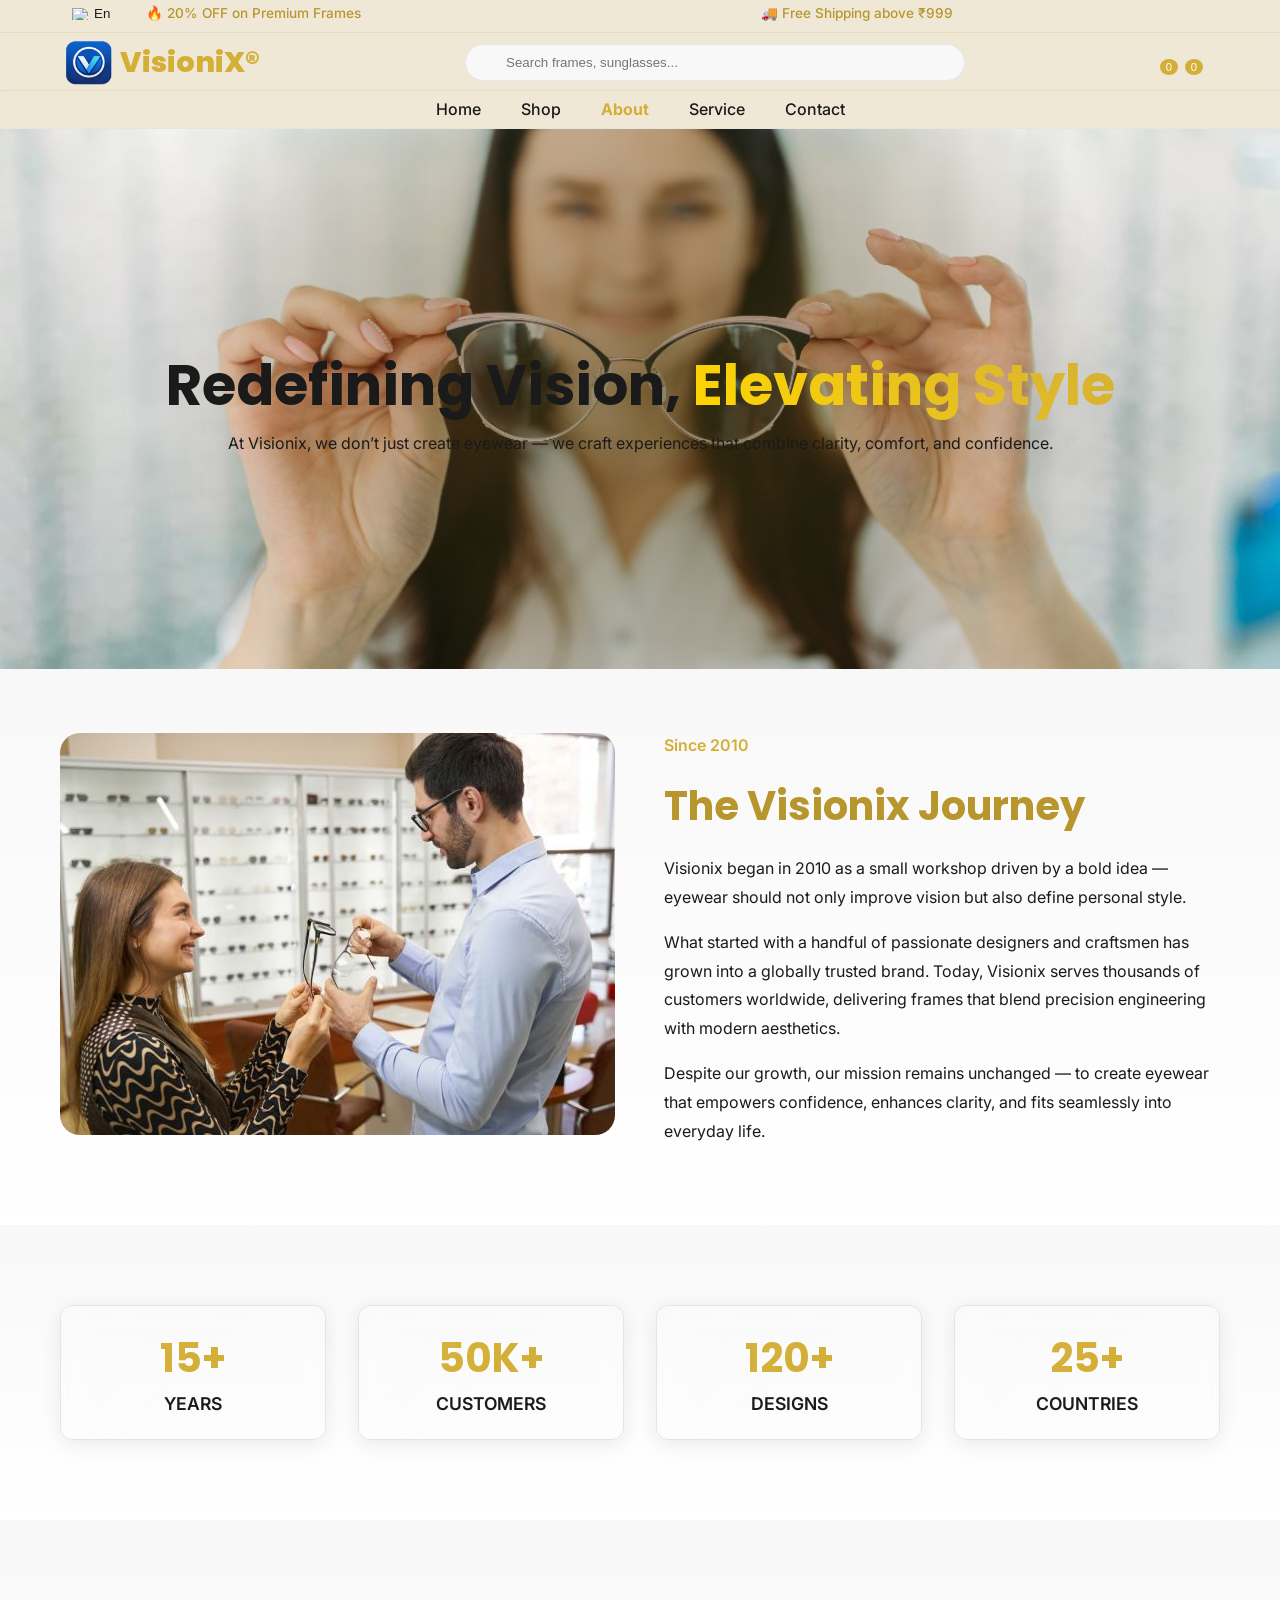
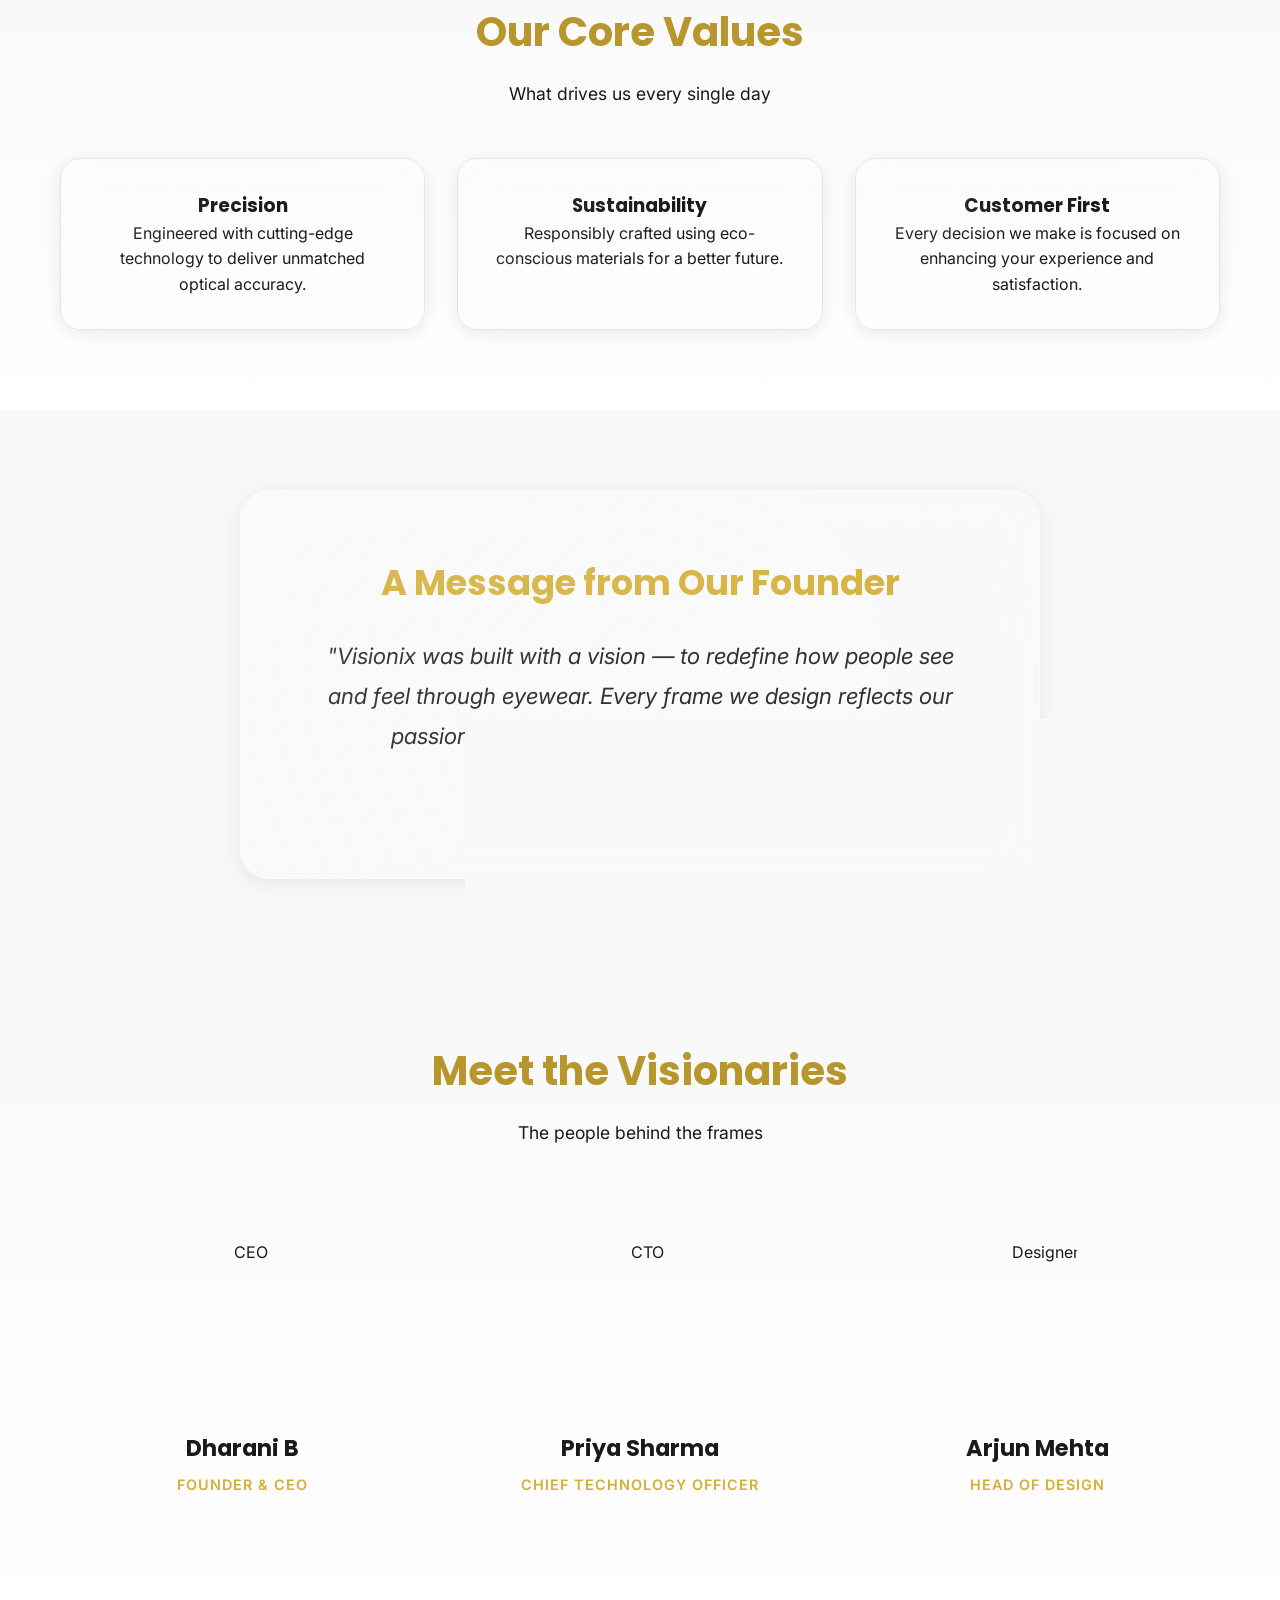
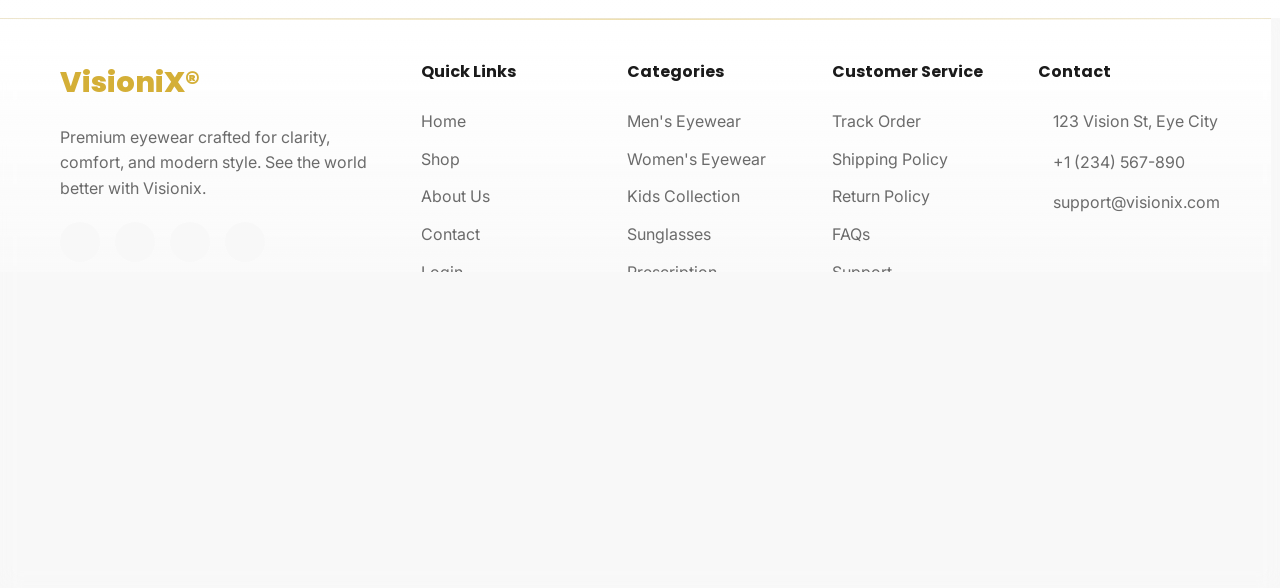
==== commit 0462512f: "commit changes" ====
--- a/about.html
+++ b/about.html
@@ -6,9 +6,9 @@
     <meta name="viewport" content="width=device-width, initial-scale=1.0">
     <title>About Us | Visionix Eyewear</title>
 
-    <link rel="stylesheet" href="/styles/style.css">
-    <link rel="stylesheet" href="/styles/home.css">
-    <link rel="stylesheet" href="/styles/about.css">
+    <link rel="stylesheet" href="styles/style.css">
+    <link rel="stylesheet" href="styles/home.css">
+    <link rel="stylesheet" href="styles/about.css">
     <link href="https://fonts.googleapis.com/css2?family=Poppins:wght@400;500;600;700&display=swap" rel="stylesheet">
 
     <link rel="preconnect" href="https://fonts.googleapis.com">
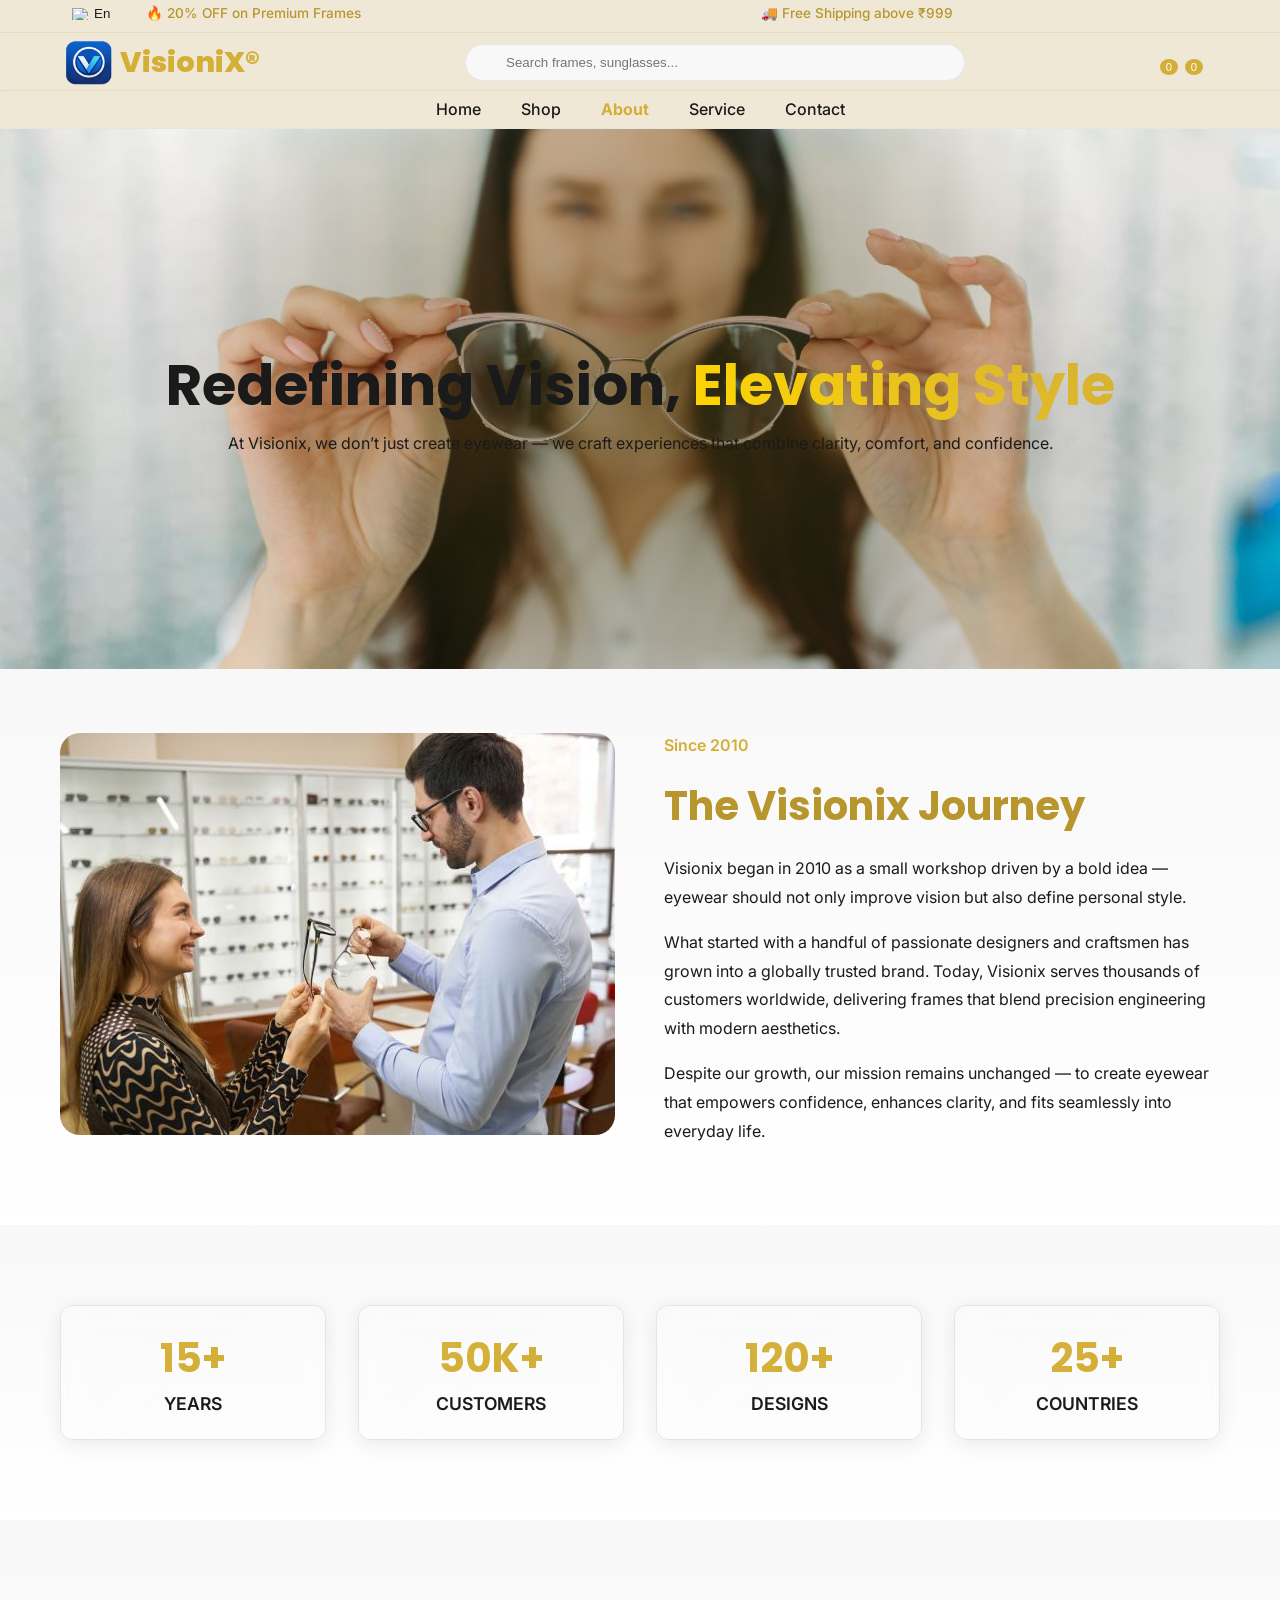
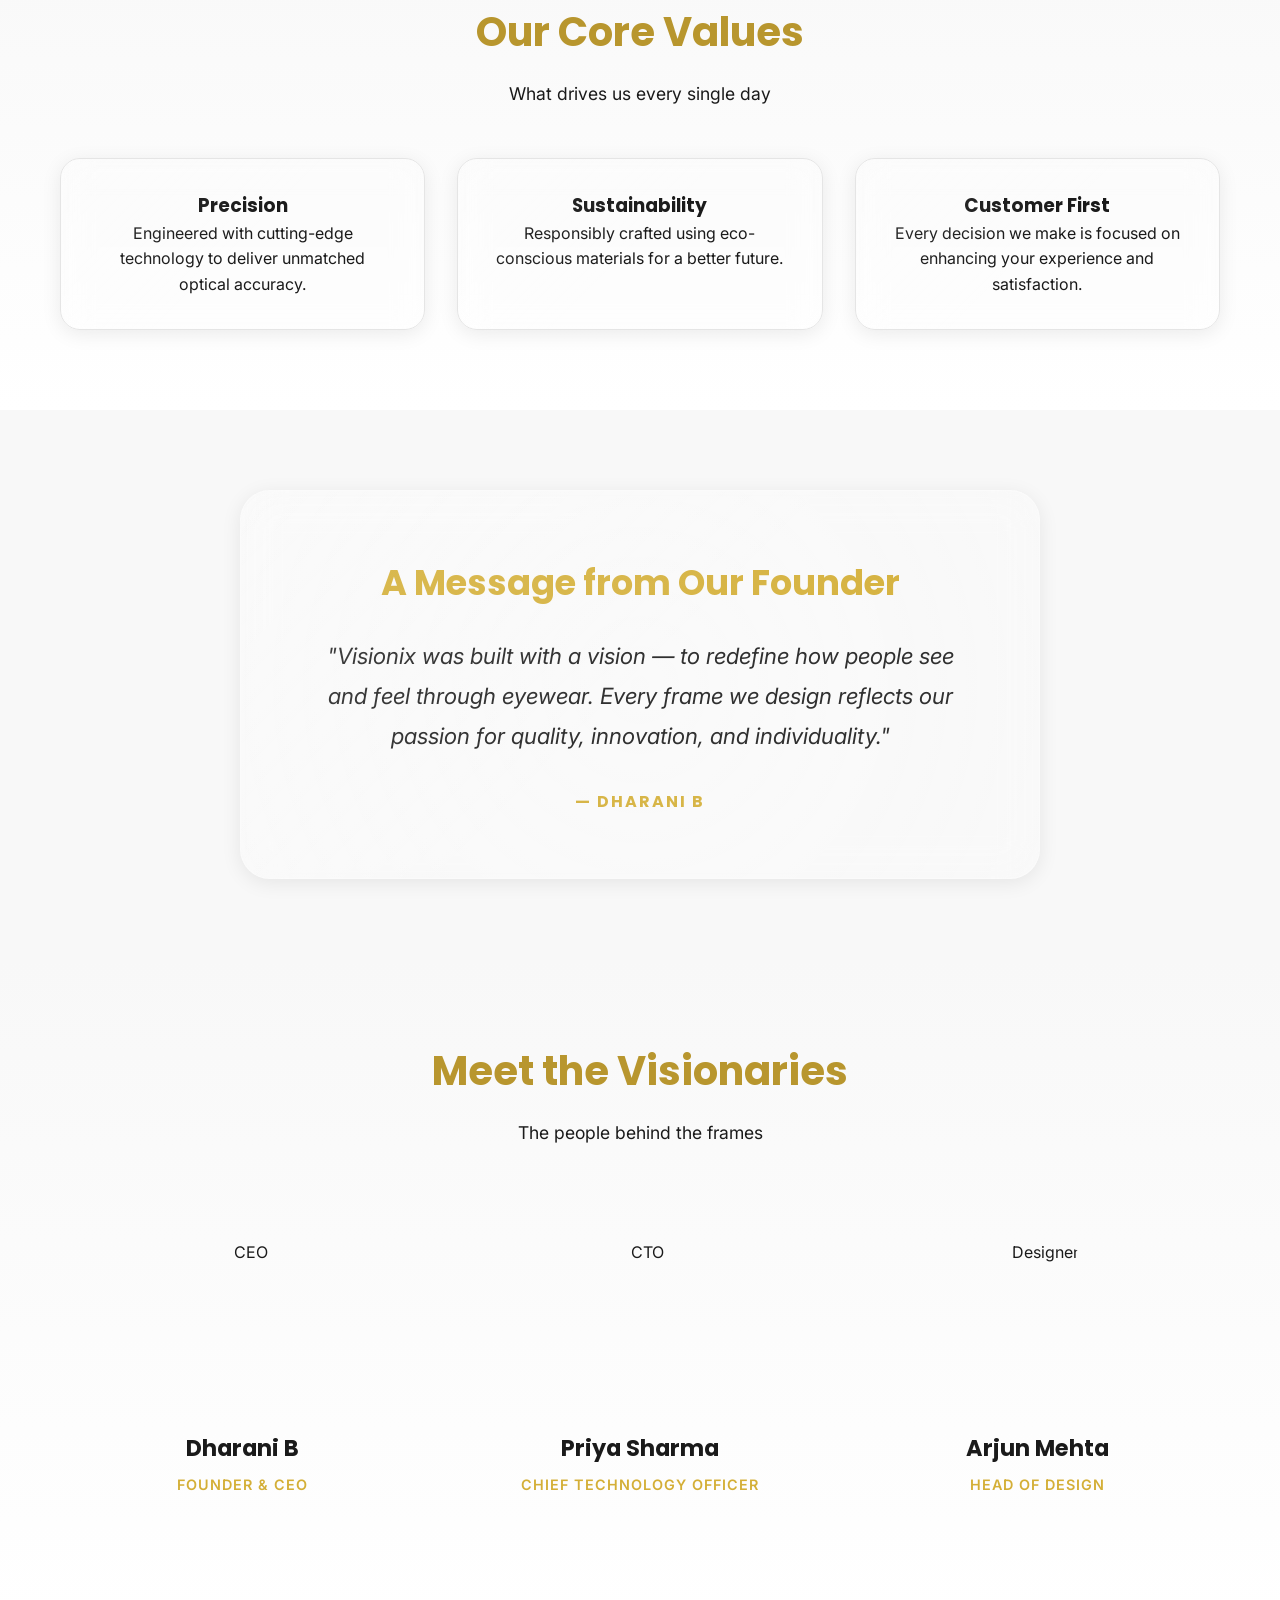
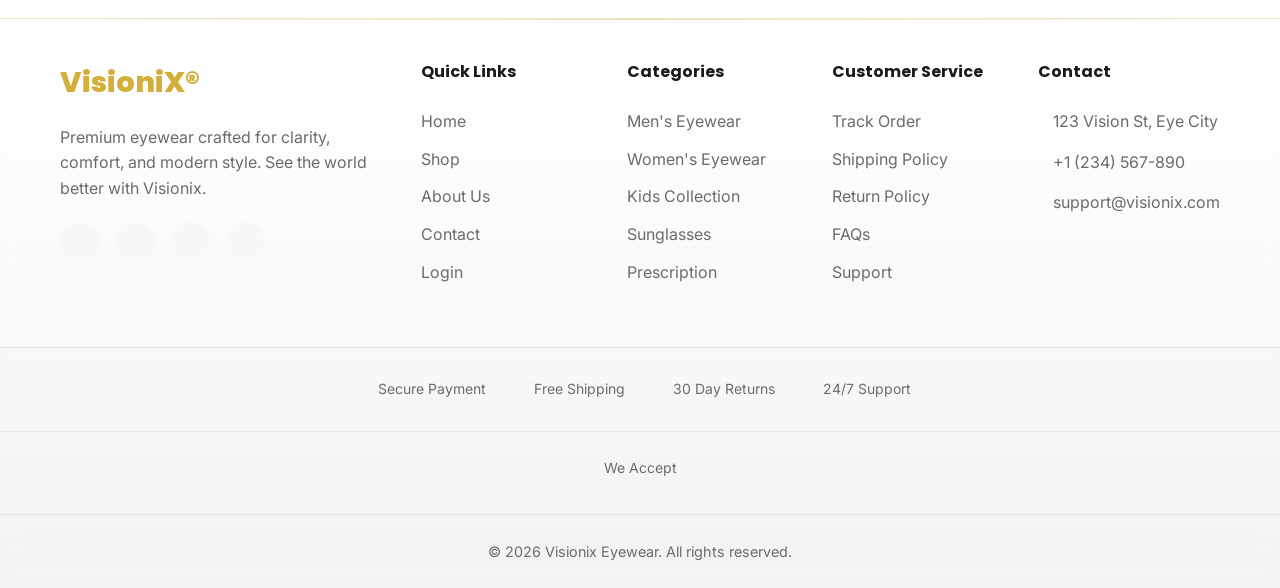
==== commit 064f1033: "new changes" ====
--- a/about.html
+++ b/about.html
@@ -326,8 +326,8 @@
 
 
 
-    <script src="/scripts/navfooter.js"></script>
-    <script src="/scripts/auth.js"></script>
+    <script src="./scripts/navfooter.js"></script>
+    <script src="./scripts/auth.js"></script>
 
     <script src="https://cdn.jsdelivr.net/npm/swiper@12/swiper-bundle.min.js"></script>
     <script src="./scripts/home.js"></script>
